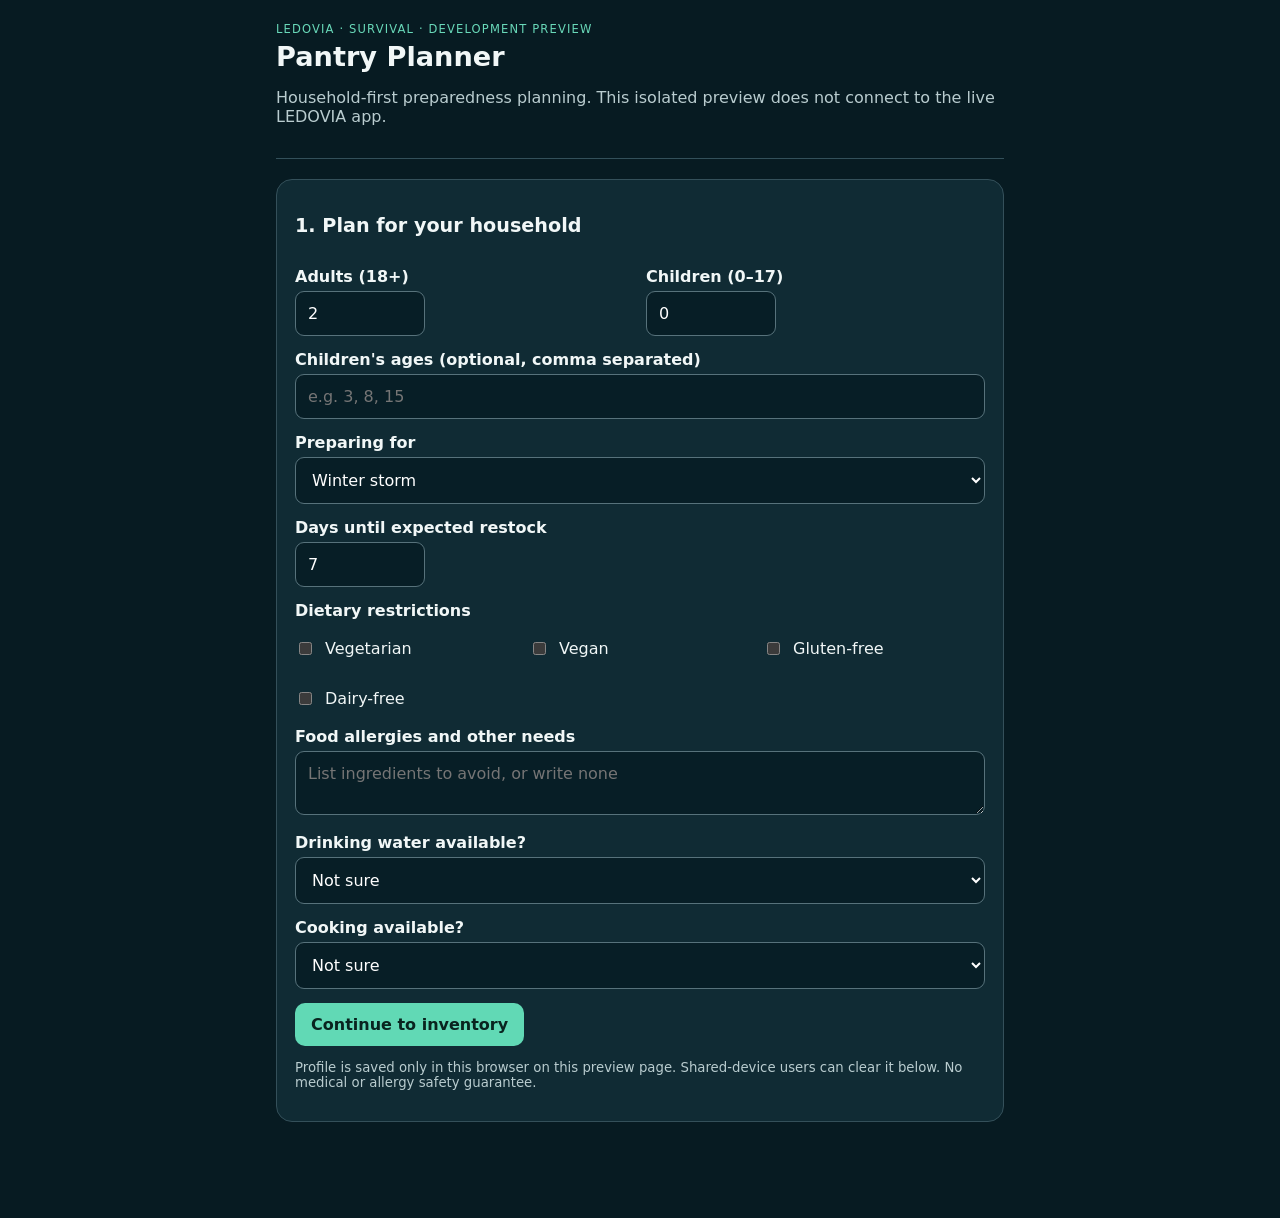
==== beta-assets/pantry-planner-preview.html @ ba2d4b3e "Add isolated Pantry Planner household and inventory review preview" ====
<!doctype html>
<html lang="en"><head><meta charset="utf-8"><meta name="viewport" content="width=device-width,initial-scale=1">
<title>LEDOVIA Pantry Planner — Development Preview</title>
<style>
:root{color-scheme:dark;font:16px system-ui,sans-serif;background:#071b22;color:#f1f7f7}*{box-sizing:border-box}body{margin:0}main{max-width:760px;margin:auto;padding:22px 16px 80px}h1{font-size:1.7rem;margin:.2em 0}h2{font-size:1.2rem}p,.muted{color:#b9cccf}header{border-bottom:1px solid #33505a;padding-bottom:16px;margin-bottom:20px}.tag{font-size:.72rem;letter-spacing:.1em;color:#69d9b9}.card{background:#102b34;border:1px solid #34505a;border-radius:16px;padding:18px;margin:16px 0}label{display:block;margin:14px 0 5px;font-weight:650}input,select,textarea{background:#071e26;color:white;border:1px solid #57727b;border-radius:9px;padding:12px;font:inherit;max-width:100%;width:100%}input[type=number]{max-width:130px}input[type=checkbox]{width:auto;accent-color:#6de4bc}.check{display:flex;align-items:center;gap:10px;font-weight:400}.check input{flex:none}button{border:0;border-radius:10px;background:#61d9b5;color:#09241f;padding:12px 16px;font:inherit;font-weight:700;cursor:pointer}button.secondary{background:#294954;color:#fff}button:focus-visible,input:focus-visible,textarea:focus-visible{outline:3px solid #e4c877}button:disabled{opacity:.5}.actions{display:flex;flex-wrap:wrap;gap:8px;margin-top:14px}.grid{display:grid;grid-template-columns:repeat(auto-fit,minmax(170px,1fr));gap:12px}.item{border-top:1px solid #34505a;padding:12px 0}.item:first-child{border-top:0}.status{font-size:.82rem;color:#ffd18a}.hide{display:none}.notice{border-left:3px solid #ffd18a;padding:10px 12px;background:#26333a}.small{font-size:.83rem}
</style></head><body><main>
<header><div class="tag">LEDOVIA · SURVIVAL · DEVELOPMENT PREVIEW</div><h1>Pantry Planner</h1><p>Household-first preparedness planning. This isolated preview does not connect to the live LEDOVIA app.</p></header>
<section id="profile" class="card"><h2>1. Plan for your household</h2>
<div class="grid"><div><label for="adults">Adults (18+)</label><input id="adults" type="number" min="0" max="30" value="2"></div><div><label for="children">Children (0–17)</label><input id="children" type="number" min="0" max="30" value="0"></div></div>
<label for="ages">Children's ages (optional, comma separated)</label><input id="ages" placeholder="e.g. 3, 8, 15">
<label for="scenario">Preparing for</label><select id="scenario"><option>Winter storm</option><option>Hurricane</option><option>Extended power outage</option><option>Everyday budgeting</option><option>Other</option></select>
<label for="days">Days until expected restock</label><input id="days" type="number" min="1" max="365" value="7">
<label>Dietary restrictions</label><div class="grid"><label class="check"><input type="checkbox" name="diet" value="Vegetarian">Vegetarian</label><label class="check"><input type="checkbox" name="diet" value="Vegan">Vegan</label><label class="check"><input type="checkbox" name="diet" value="Gluten-free">Gluten-free</label><label class="check"><input type="checkbox" name="diet" value="Dairy-free">Dairy-free</label></div>
<label for="allergies">Food allergies and other needs</label><textarea id="allergies" rows="2" placeholder="List ingredients to avoid, or write none"></textarea>
<label for="water">Drinking water available?</label><select id="water"><option value="unknown">Not sure</option><option value="yes">Yes</option><option value="no">No</option></select>
<label for="cooking">Cooking available?</label><select id="cooking"><option value="unknown">Not sure</option><option value="yes">Yes</option><option value="no">No / ready-to-eat only</option></select>
<div class="actions"><button id="continue">Continue to inventory</button></div><p class="small muted">Profile is saved only in this browser on this preview page. Shared-device users can clear it below. No medical or allergy safety guarantee.</p></section>
<section id="inventory" class="card hide"><h2>2. Review your inventory</h2><p>Enter foods and confirm quantities before any meal planning. Photo recognition is <strong>not enabled</strong> in this preview; items are entered manually.</p>
<div class="notice small">For each item, include the package size and remaining portion in the notes. Similar-looking items in multiple photos must only be counted once.</div>
<div id="items" aria-live="polite"></div>
<h3>Add an item</h3><label for="itemName">Food name</label><input id="itemName" placeholder="e.g. Great Northern beans">
<div class="grid"><div><label for="itemQty">Number of packages</label><input id="itemQty" type="number" min="0.01" step="0.25" value="1"></div><div><label for="itemUnit">Package type</label><select id="itemUnit"><option>can</option><option>bag</option><option>box</option><option>jar</option><option>package</option><option>other</option></select></div></div>
<label for="itemNotes">Package size / remaining amount</label><input id="itemNotes" placeholder="e.g. 15 oz, unopened; or half full">
<div class="actions"><button id="addItem">Add to review list</button><button id="back" class="secondary">Edit household</button></div>
<div class="actions"><button id="review" class="secondary">Review readiness</button></div></section>
<section id="results" class="card hide"><h2>3. Readiness review</h2><div id="summary"></div><div class="notice"><strong>Food-days and meal counts are intentionally unavailable.</strong> Reliable estimates require verified edible amounts, nutrition data, and recipe ingredient deductions. Allergens must be checked against packaging, not image recognition.</div><div class="actions"><button id="editItems" class="secondary">Return to inventory</button><button id="clear" class="secondary">Clear all preview data</button></div></section>
</main><script>
'use strict';
const KEY='ledovia-pantry-preview-v1';
const $=id=>document.getElementById(id);
const fields=['adults','children','ages','scenario','days','allergies','water','cooking'];
let state={profile:{},items:[]};
try{const saved=JSON.parse(localStorage.getItem(KEY)||'null');if(saved&&typeof saved==='object'&&Array.isArray(saved.items))state=saved}catch(_){}
function save(){try{localStorage.setItem(KEY,JSON.stringify(state))}catch(_){}}
function show(id){for(const name of ['profile','inventory','results'])$(name).classList.toggle('hide',name!==id);window.scrollTo(0,0)}
function profileRead(){const p={};for(const id of fields)p[id]=$(id).value;p.diet=[...document.querySelectorAll('[name=diet]:checked')].map(x=>x.value);return p}
function profileFill(){for(const id of fields)if(state.profile[id]!==undefined)$(id).value=state.profile[id];document.querySelectorAll('[name=diet]').forEach(x=>x.checked=(state.profile.diet||[]).includes(x.value))}
function validProfile(){const a=Number($('adults').value),c=Number($('children').value),d=Number($('days').value);return Number.isInteger(a)&&Number.isInteger(c)&&a>=0&&c>=0&&a+c>0&&a<=30&&c<=30&&Number.isInteger(d)&&d>=1&&d<=365}
$('continue').onclick=()=>{if(!validProfile()){alert('Enter at least one household member and a restock target between 1 and 365 days.');return}state.profile=profileRead();save();render();show('inventory')};
function el(tag,text){const n=document.createElement(tag);if(text!==undefined)n.textContent=text;return n}
function render(){const host=$('items');host.replaceChildren();if(!state.items.length)host.append(el('p','No items added yet.'));state.items.forEach((it,i)=>{const row=el('div');row.className='item';const heading=el('strong',it.name+' — '+it.qty+' '+it.unit+(it.qty===1?'':'s'));const note=el('p',it.notes||'Package size not provided');note.className='small muted';const status=el('div',it.confirmed?'Confirmed':'Needs confirmation');status.className='status';const actions=el('div');actions.className='actions';const confirm=el('button',it.confirmed?'Mark unverified':'Confirm quantity');confirm.className='secondary';confirm.onclick=()=>{it.confirmed=!it.confirmed;save();render()};const edit=el('button','Edit');edit.className='secondary';edit.onclick=()=>{const name=prompt('Food name',it.name);if(name===null)return;const qty=prompt('Number of packages',String(it.qty));if(qty===null)return;const n=Number(qty);if(!name.trim()||!Number.isFinite(n)||n<=0){alert('Provide a food name and positive quantity.');return}const notes=prompt('Package size and amount remaining',it.notes);if(notes===null)return;it.name=name.trim();it.qty=n;it.notes=notes.trim();it.confirmed=false;save();render()};const remove=el('button','Remove');remove.className='secondary';remove.onclick=()=>{state.items.splice(i,1);save();render()};actions.append(confirm,edit,remove);row.append(heading,note,status,actions);host.append(row)})}
$('addItem').onclick=()=>{const name=$('itemName').value.trim(),qty=Number($('itemQty').value);if(!name||!Number.isFinite(qty)||qty<=0){alert('Enter an item name and a positive quantity.');return}state.items.push({name,qty,unit:$('itemUnit').value,notes:$('itemNotes').value.trim(),confirmed:false});save();$('itemName').value='';$('itemNotes').value='';$('itemQty').value='1';render()};
$('back').onclick=()=>show('profile');
$('review').onclick=()=>{const p=state.profile;const count=state.items.filter(x=>x.confirmed).length;const s=$('summary');s.replaceChildren();s.append(el('p',p.adults+' adults, '+p.children+' children · '+p.days+' day restock goal · '+p.scenario));s.append(el('p',count+' of '+state.items.length+' inventory entries confirmed.'));s.append(el('p','Dietary restrictions: '+((p.diet||[]).join(', ')||'Not specified')+'. Allergies/other needs: '+(p.allergies||'Not specified')+'.'));s.append(el('p','Drinking water: '+p.water+'. Cooking: '+p.cooking+'.'));show('results')};
$('editItems').onclick=()=>{render();show('inventory')};
$('clear').onclick=()=>{if(!confirm('Delete this preview household profile and inventory from this browser?'))return;localStorage.removeItem(KEY);location.reload()};
profileFill();
</script></body></html>
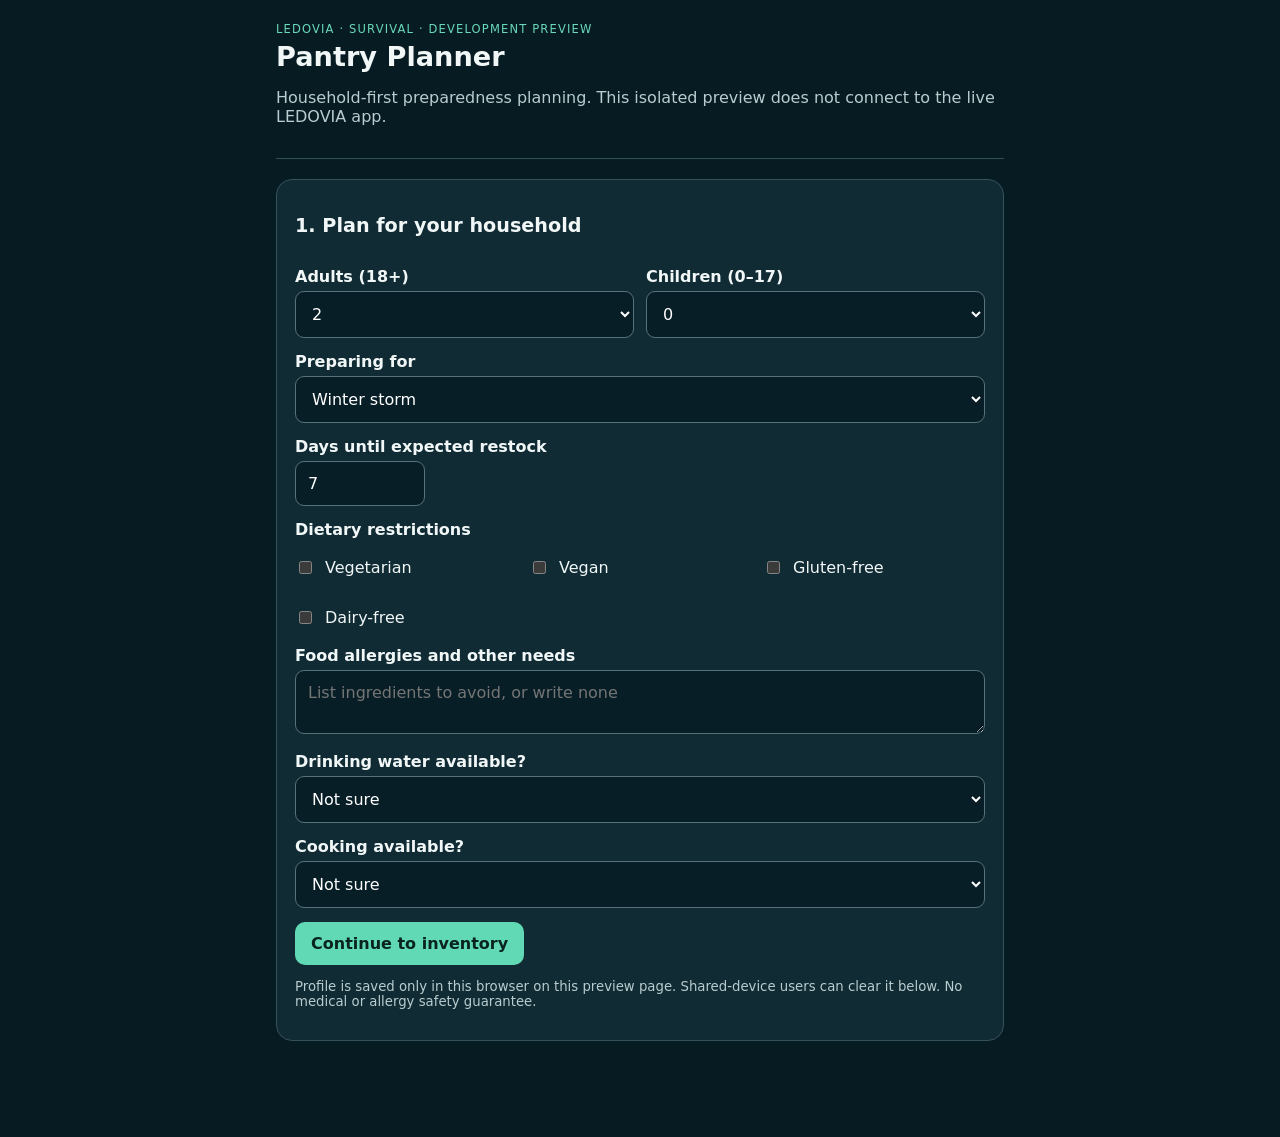
==== commit ba0f6bc9: "Improve household setup with child age selectors and water quantities" ====
--- a/beta-assets/pantry-planner-preview.html
+++ b/beta-assets/pantry-planner-preview.html
@@ -6,13 +6,13 @@
 </style></head><body><main>
 <header><div class="tag">LEDOVIA · SURVIVAL · DEVELOPMENT PREVIEW</div><h1>Pantry Planner</h1><p>Household-first preparedness planning. This isolated preview does not connect to the live LEDOVIA app.</p></header>
 <section id="profile" class="card"><h2>1. Plan for your household</h2>
-<div class="grid"><div><label for="adults">Adults (18+)</label><input id="adults" type="number" min="0" max="30" value="2"></div><div><label for="children">Children (0–17)</label><input id="children" type="number" min="0" max="30" value="0"></div></div>
-<label for="ages">Children's ages (optional, comma separated)</label><input id="ages" placeholder="e.g. 3, 8, 15">
+<div class="grid"><div><label for="adults">Adults (18+)</label><select id="adults"><option value="0">0</option><option value="1">1</option><option value="2" selected>2</option><option value="3">3</option><option value="4">4</option><option value="5">5</option><option value="6">6</option><option value="7">7</option><option value="8">8</option><option value="9">9</option><option value="10">10</option><option value="11">11</option><option value="12">12</option><option value="13">13</option><option value="14">14</option><option value="15">15</option><option value="16">16</option><option value="17">17</option><option value="18">18</option><option value="19">19</option><option value="20">20</option><option value="21">21</option><option value="22">22</option><option value="23">23</option><option value="24">24</option><option value="25">25</option><option value="26">26</option><option value="27">27</option><option value="28">28</option><option value="29">29</option><option value="30">30</option></select></div><div><label for="children">Children (0–17)</label><select id="children"><option value="0">0</option><option value="1">1</option><option value="2">2</option><option value="3">3</option><option value="4">4</option><option value="5">5</option><option value="6">6</option><option value="7">7</option><option value="8">8</option><option value="9">9</option><option value="10">10</option><option value="11">11</option><option value="12">12</option><option value="13">13</option><option value="14">14</option><option value="15">15</option><option value="16">16</option><option value="17">17</option><option value="18">18</option><option value="19">19</option><option value="20">20</option><option value="21">21</option><option value="22">22</option><option value="23">23</option><option value="24">24</option><option value="25">25</option><option value="26">26</option><option value="27">27</option><option value="28">28</option><option value="29">29</option><option value="30">30</option></select></div></div>
+<div id="childAgeFields" class="grid" aria-live="polite"></div>
 <label for="scenario">Preparing for</label><select id="scenario"><option>Winter storm</option><option>Hurricane</option><option>Extended power outage</option><option>Everyday budgeting</option><option>Other</option></select>
 <label for="days">Days until expected restock</label><input id="days" type="number" min="1" max="365" value="7">
 <label>Dietary restrictions</label><div class="grid"><label class="check"><input type="checkbox" name="diet" value="Vegetarian">Vegetarian</label><label class="check"><input type="checkbox" name="diet" value="Vegan">Vegan</label><label class="check"><input type="checkbox" name="diet" value="Gluten-free">Gluten-free</label><label class="check"><input type="checkbox" name="diet" value="Dairy-free">Dairy-free</label></div>
 <label for="allergies">Food allergies and other needs</label><textarea id="allergies" rows="2" placeholder="List ingredients to avoid, or write none"></textarea>
-<label for="water">Drinking water available?</label><select id="water"><option value="unknown">Not sure</option><option value="yes">Yes</option><option value="no">No</option></select>
+<label for="water">Drinking water available?</label><select id="water"><option value="unknown">Not sure</option><option value="yes">Yes</option><option value="no">No</option></select><div id="waterAmountFields" class="hide"><div class="grid"><div><label for="waterQty">Amount available</label><input id="waterQty" type="number" min="0" step="0.1" placeholder="e.g. 12"></div><div><label for="waterUnit">Unit</label><select id="waterUnit"><option value="gallons">Gallons</option><option value="liters">Liters</option><option value="bottles">Bottles</option></select></div></div><div id="bottleSizeFields" class="hide"><label for="bottleSize">Size per bottle (fluid ounces)</label><input id="bottleSize" type="number" min="0.1" step="0.1" placeholder="e.g. 16.9"></div><p class="small muted">Count only water you believe is safe to drink. This is a volume record, not a water safety assessment.</p></div>
 <label for="cooking">Cooking available?</label><select id="cooking"><option value="unknown">Not sure</option><option value="yes">Yes</option><option value="no">No / ready-to-eat only</option></select>
 <div class="actions"><button id="continue">Continue to inventory</button></div><p class="small muted">Profile is saved only in this browser on this preview page. Shared-device users can clear it below. No medical or allergy safety guarantee.</p></section>
 <section id="inventory" class="card hide"><h2>2. Review your inventory</h2><p>Enter foods and confirm quantities before any meal planning. Photo recognition is <strong>not enabled</strong> in this preview; items are entered manually.</p>
@@ -20,7 +20,7 @@
 <div id="items" aria-live="polite"></div>
 <h3>Add an item</h3><label for="itemName">Food name</label><input id="itemName" placeholder="e.g. Great Northern beans">
 <div class="grid"><div><label for="itemQty">Number of packages</label><input id="itemQty" type="number" min="0.01" step="0.25" value="1"></div><div><label for="itemUnit">Package type</label><select id="itemUnit"><option>can</option><option>bag</option><option>box</option><option>jar</option><option>package</option><option>other</option></select></div></div>
-<label for="itemNotes">Package size / remaining amount</label><input id="itemNotes" placeholder="e.g. 15 oz, unopened; or half full">
+<label for="itemExpiry">Best-by / expiration date (optional)</label><input id="itemExpiry" type="date"><label for="itemNotes">Package size / remaining amount</label><input id="itemNotes" placeholder="e.g. 15 oz, unopened; or half full">
 <div class="actions"><button id="addItem">Add to review list</button><button id="back" class="secondary">Edit household</button></div>
 <div class="actions"><button id="review" class="secondary">Review readiness</button></div></section>
 <section id="results" class="card hide"><h2>3. Readiness review</h2><div id="summary"></div><div class="notice"><strong>Food-days and meal counts are intentionally unavailable.</strong> Reliable estimates require verified edible amounts, nutrition data, and recipe ingredient deductions. Allergens must be checked against packaging, not image recognition.</div><div class="actions"><button id="editItems" class="secondary">Return to inventory</button><button id="clear" class="secondary">Clear all preview data</button></div></section>
@@ -28,20 +28,24 @@
 'use strict';
 const KEY='ledovia-pantry-preview-v1';
 const $=id=>document.getElementById(id);
-const fields=['adults','children','ages','scenario','days','allergies','water','cooking'];
+const fields=['adults','children','scenario','days','allergies','water','waterQty','waterUnit','bottleSize','cooking'];
+function childAges(){return [...document.querySelectorAll('#childAgeFields select')].map(x=>x.value)}
+function renderChildAges(saved=[]){const host=$('childAgeFields');const prior=childAges();host.replaceChildren();for(let i=0;i<Number($('children').value);i++){const wrap=el('div'),label=el('label','Child '+(i+1)+' age');const select=el('select');select.setAttribute('aria-label','Child '+(i+1)+' age');const unknown=el('option','Select age');unknown.value='';select.append(unknown);for(let age=0;age<=17;age++){const opt=el('option',age===0?'Under 1 year':String(age));opt.value=String(age);select.append(opt)}select.value=saved[i]??prior[i]??'';wrap.append(label,select);host.append(wrap)}}
+function waterFields(){$('waterAmountFields').classList.toggle('hide',$('water').value!=='yes');$('bottleSizeFields').classList.toggle('hide',$('waterUnit').value!=='bottles')}
+$('children').addEventListener('change',()=>renderChildAges());$('water').addEventListener('change',waterFields);$('waterUnit').addEventListener('change',waterFields);
 let state={profile:{},items:[]};
 try{const saved=JSON.parse(localStorage.getItem(KEY)||'null');if(saved&&typeof saved==='object'&&Array.isArray(saved.items))state=saved}catch(_){}
 function save(){try{localStorage.setItem(KEY,JSON.stringify(state))}catch(_){}}
 function show(id){for(const name of ['profile','inventory','results'])$(name).classList.toggle('hide',name!==id);window.scrollTo(0,0)}
-function profileRead(){const p={};for(const id of fields)p[id]=$(id).value;p.diet=[...document.querySelectorAll('[name=diet]:checked')].map(x=>x.value);return p}
-function profileFill(){for(const id of fields)if(state.profile[id]!==undefined)$(id).value=state.profile[id];document.querySelectorAll('[name=diet]').forEach(x=>x.checked=(state.profile.diet||[]).includes(x.value))}
-function validProfile(){const a=Number($('adults').value),c=Number($('children').value),d=Number($('days').value);return Number.isInteger(a)&&Number.isInteger(c)&&a>=0&&c>=0&&a+c>0&&a<=30&&c<=30&&Number.isInteger(d)&&d>=1&&d<=365}
+function profileRead(){const p={};for(const id of fields)p[id]=$(id).value;p.ages=childAges();p.diet=[...document.querySelectorAll('[name=diet]:checked')].map(x=>x.value);return p}
+function profileFill(){for(const id of fields)if(state.profile[id]!==undefined)$(id).value=state.profile[id];document.querySelectorAll('[name=diet]').forEach(x=>x.checked=(state.profile.diet||[]).includes(x.value));const old=state.profile.ages;renderChildAges(Array.isArray(old)?old:typeof old==='string'?old.split(',').map(x=>x.trim()):[]);waterFields()}
+function validProfile(){const a=Number($('adults').value),c=Number($('children').value),d=Number($('days').value);return Number.isInteger(a)&&Number.isInteger(c)&&a>=0&&c>=0&&a+c>0&&a<=30&&c<=30&&Number.isInteger(d)&&d>=1&&d<=365&&($('water').value!=='yes'||($('waterQty').value!==''&&Number($('waterQty').value)>=0&&($('waterUnit').value!=='bottles'||Number($('bottleSize').value)>0)))}
 $('continue').onclick=()=>{if(!validProfile()){alert('Enter at least one household member and a restock target between 1 and 365 days.');return}state.profile=profileRead();save();render();show('inventory')};
 function el(tag,text){const n=document.createElement(tag);if(text!==undefined)n.textContent=text;return n}
-function render(){const host=$('items');host.replaceChildren();if(!state.items.length)host.append(el('p','No items added yet.'));state.items.forEach((it,i)=>{const row=el('div');row.className='item';const heading=el('strong',it.name+' — '+it.qty+' '+it.unit+(it.qty===1?'':'s'));const note=el('p',it.notes||'Package size not provided');note.className='small muted';const status=el('div',it.confirmed?'Confirmed':'Needs confirmation');status.className='status';const actions=el('div');actions.className='actions';const confirm=el('button',it.confirmed?'Mark unverified':'Confirm quantity');confirm.className='secondary';confirm.onclick=()=>{it.confirmed=!it.confirmed;save();render()};const edit=el('button','Edit');edit.className='secondary';edit.onclick=()=>{const name=prompt('Food name',it.name);if(name===null)return;const qty=prompt('Number of packages',String(it.qty));if(qty===null)return;const n=Number(qty);if(!name.trim()||!Number.isFinite(n)||n<=0){alert('Provide a food name and positive quantity.');return}const notes=prompt('Package size and amount remaining',it.notes);if(notes===null)return;it.name=name.trim();it.qty=n;it.notes=notes.trim();it.confirmed=false;save();render()};const remove=el('button','Remove');remove.className='secondary';remove.onclick=()=>{state.items.splice(i,1);save();render()};actions.append(confirm,edit,remove);row.append(heading,note,status,actions);host.append(row)})}
-$('addItem').onclick=()=>{const name=$('itemName').value.trim(),qty=Number($('itemQty').value);if(!name||!Number.isFinite(qty)||qty<=0){alert('Enter an item name and a positive quantity.');return}state.items.push({name,qty,unit:$('itemUnit').value,notes:$('itemNotes').value.trim(),confirmed:false});save();$('itemName').value='';$('itemNotes').value='';$('itemQty').value='1';render()};
+function render(){const host=$('items');host.replaceChildren();if(!state.items.length)host.append(el('p','No items added yet.'));state.items.forEach((it,i)=>{const row=el('div');row.className='item';const heading=el('strong',it.name+' — '+it.qty+' '+it.unit+(it.qty===1?'':'s'));const note=el('p',(it.notes||'Package size not provided')+(it.expiry?' · Date on package: '+it.expiry:''));note.className='small muted';const status=el('div',it.confirmed?'Confirmed':'Needs confirmation');status.className='status';const actions=el('div');actions.className='actions';const confirm=el('button',it.confirmed?'Mark unverified':'Confirm quantity');confirm.className='secondary';confirm.onclick=()=>{it.confirmed=!it.confirmed;save();render()};const edit=el('button','Edit');edit.className='secondary';edit.onclick=()=>{const name=prompt('Food name',it.name);if(name===null)return;const qty=prompt('Number of packages',String(it.qty));if(qty===null)return;const n=Number(qty);if(!name.trim()||!Number.isFinite(n)||n<=0){alert('Provide a food name and positive quantity.');return}const notes=prompt('Package size and amount remaining',it.notes);if(notes===null)return;const expiry=prompt('Best-by / expiration date (YYYY-MM-DD, optional)',it.expiry||'');if(expiry===null)return;if(expiry.trim()&&!/^\d{4}-\d{2}-\d{2}$/.test(expiry.trim())){alert('Enter date as YYYY-MM-DD or leave blank.');return}it.name=name.trim();it.qty=n;it.notes=notes.trim();it.expiry=expiry.trim();it.confirmed=false;save();render()};const remove=el('button','Remove');remove.className='secondary';remove.onclick=()=>{state.items.splice(i,1);save();render()};actions.append(confirm,edit,remove);row.append(heading,note,status,actions);host.append(row)})}
+$('addItem').onclick=()=>{const name=$('itemName').value.trim(),qty=Number($('itemQty').value);if(!name||!Number.isFinite(qty)||qty<=0){alert('Enter an item name and a positive quantity.');return}state.items.push({name,qty,unit:$('itemUnit').value,notes:$('itemNotes').value.trim(),expiry:$('itemExpiry').value,confirmed:false});save();$('itemName').value='';$('itemNotes').value='';$('itemExpiry').value='';$('itemQty').value='1';render()};
 $('back').onclick=()=>show('profile');
-$('review').onclick=()=>{const p=state.profile;const count=state.items.filter(x=>x.confirmed).length;const s=$('summary');s.replaceChildren();s.append(el('p',p.adults+' adults, '+p.children+' children · '+p.days+' day restock goal · '+p.scenario));s.append(el('p',count+' of '+state.items.length+' inventory entries confirmed.'));s.append(el('p','Dietary restrictions: '+((p.diet||[]).join(', ')||'Not specified')+'. Allergies/other needs: '+(p.allergies||'Not specified')+'.'));s.append(el('p','Drinking water: '+p.water+'. Cooking: '+p.cooking+'.'));show('results')};
+$('review').onclick=()=>{const p=state.profile;const count=state.items.filter(x=>x.confirmed).length;const s=$('summary');s.replaceChildren();s.append(el('p',p.adults+' adults, '+p.children+' children · '+p.days+' day restock goal · '+p.scenario));s.append(el('p',count+' of '+state.items.length+' inventory entries confirmed.'));s.append(el('p','Dietary restrictions: '+((p.diet||[]).join(', ')||'Not specified')+'. Allergies/other needs: '+(p.allergies||'Not specified')+'.'));s.append(el('p','Drinking water: '+(p.water==='yes'?(p.waterQty||'Not entered')+' '+(p.waterUnit||'gallons')+(p.waterUnit==='bottles'?' ('+(p.bottleSize||'?')+' fl oz each)':''):p.water)+'. Cooking: '+p.cooking+'.'));show('results')};
 $('editItems').onclick=()=>{render();show('inventory')};
 $('clear').onclick=()=>{if(!confirm('Delete this preview household profile and inventory from this browser?'))return;localStorage.removeItem(KEY);location.reload()};
 profileFill();
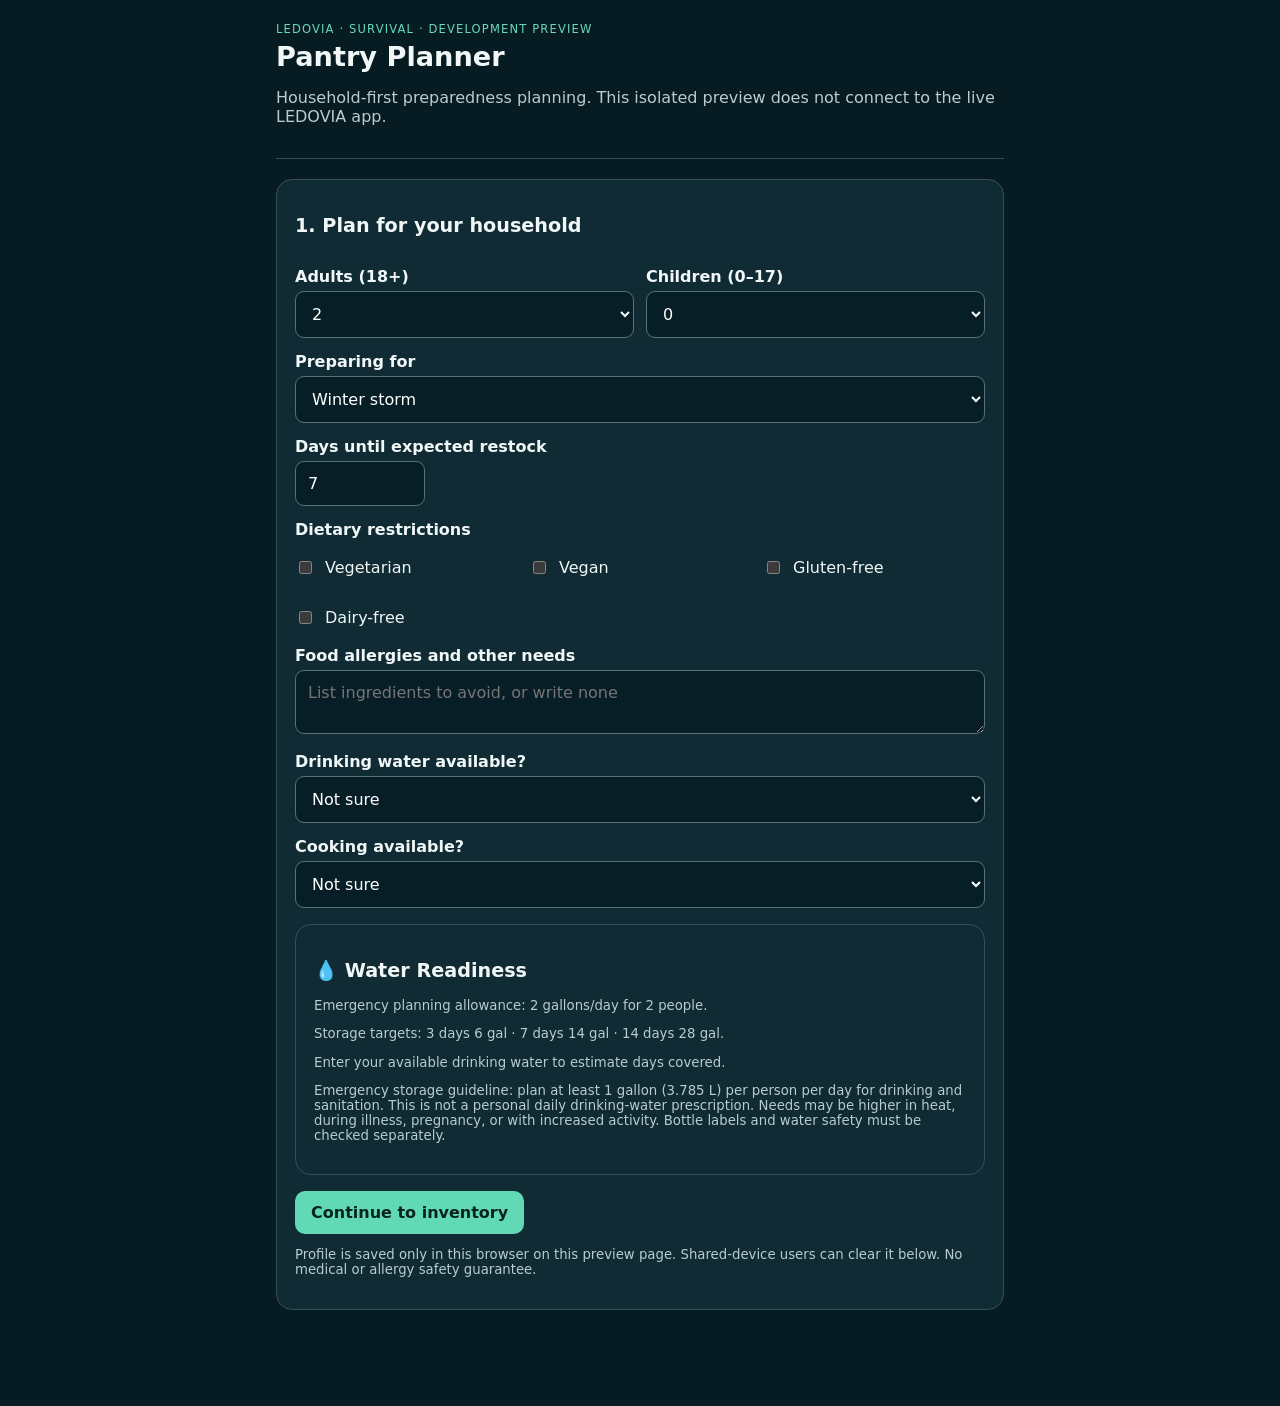
==== commit 8e37b1f8: "Add household emergency water readiness targets and supply duration calculator" ====
--- a/beta-assets/pantry-planner-preview.html
+++ b/beta-assets/pantry-planner-preview.html
@@ -14,7 +14,7 @@
 <label for="allergies">Food allergies and other needs</label><textarea id="allergies" rows="2" placeholder="List ingredients to avoid, or write none"></textarea>
 <label for="water">Drinking water available?</label><select id="water"><option value="unknown">Not sure</option><option value="yes">Yes</option><option value="no">No</option></select><div id="waterAmountFields" class="hide"><div class="grid"><div><label for="waterQty">Amount available</label><input id="waterQty" type="number" min="0" step="0.1" placeholder="e.g. 12"></div><div><label for="waterUnit">Unit</label><select id="waterUnit"><option value="gallons">Gallons</option><option value="liters">Liters</option><option value="bottles">Bottles</option></select></div></div><div id="bottleSizeFields" class="hide"><label for="bottleSize">Size per bottle (fluid ounces)</label><input id="bottleSize" type="number" min="0.1" step="0.1" placeholder="e.g. 16.9"></div><p class="small muted">Count only water you believe is safe to drink. This is a volume record, not a water safety assessment.</p></div>
 <label for="cooking">Cooking available?</label><select id="cooking"><option value="unknown">Not sure</option><option value="yes">Yes</option><option value="no">No / ready-to-eat only</option></select>
-<div class="actions"><button id="continue">Continue to inventory</button></div><p class="small muted">Profile is saved only in this browser on this preview page. Shared-device users can clear it below. No medical or allergy safety guarantee.</p></section>
+<section class="card" id="waterReadiness" aria-live="polite"><h2>💧 Water Readiness</h2><div id="waterReadinessDetails" class="small"></div><p class="small muted">Emergency storage guideline: plan at least 1 gallon (3.785 L) per person per day for drinking and sanitation. This is not a personal daily drinking-water prescription. Needs may be higher in heat, during illness, pregnancy, or with increased activity. Bottle labels and water safety must be checked separately.</p></section><div class="actions"><button id="continue">Continue to inventory</button></div><p class="small muted">Profile is saved only in this browser on this preview page. Shared-device users can clear it below. No medical or allergy safety guarantee.</p></section>
 <section id="inventory" class="card hide"><h2>2. Review your inventory</h2><p>Enter foods and confirm quantities before any meal planning. Photo recognition is <strong>not enabled</strong> in this preview; items are entered manually.</p>
 <div class="notice small">For each item, include the package size and remaining portion in the notes. Similar-looking items in multiple photos must only be counted once.</div>
 <div id="items" aria-live="polite"></div>
@@ -31,8 +31,9 @@
 const fields=['adults','children','scenario','days','allergies','water','waterQty','waterUnit','bottleSize','cooking'];
 function childAges(){return [...document.querySelectorAll('#childAgeFields select')].map(x=>x.value)}
 function renderChildAges(saved=[]){const host=$('childAgeFields');const prior=childAges();host.replaceChildren();for(let i=0;i<Number($('children').value);i++){const wrap=el('div'),label=el('label','Child '+(i+1)+' age');const select=el('select');select.setAttribute('aria-label','Child '+(i+1)+' age');const unknown=el('option','Select age');unknown.value='';select.append(unknown);for(let age=0;age<=17;age++){const opt=el('option',age===0?'Under 1 year':String(age));opt.value=String(age);select.append(opt)}select.value=saved[i]??prior[i]??'';wrap.append(label,select);host.append(wrap)}}
-function waterFields(){$('waterAmountFields').classList.toggle('hide',$('water').value!=='yes');$('bottleSizeFields').classList.toggle('hide',$('waterUnit').value!=='bottles')}
-$('children').addEventListener('change',()=>renderChildAges());$('water').addEventListener('change',waterFields);$('waterUnit').addEventListener('change',waterFields);
+function waterFields(){$('waterAmountFields').classList.toggle('hide',$('water').value!=='yes');$('bottleSizeFields').classList.toggle('hide',$('waterUnit').value!=='bottles');renderWaterReadiness()}
+function renderWaterReadiness(){const people=Number($('adults').value)+Number($('children').value),host=$('waterReadinessDetails');if(!people){host.textContent='Select at least one household member to see planning targets.';return}const target=people,unit=$('waterUnit').value,qty=Number($('waterQty').value),size=Number($('bottleSize').value),valid=$('water').value==='yes'&&$('waterQty').value!==''&&Number.isFinite(qty)&&qty>=0&&(unit!=='bottles'||($('bottleSize').value!==''&&size>0));const gallons=valid?(unit==='gallons'?qty:unit==='liters'?qty/3.785411784:qty*size/128):null;const fmt=n=>Number(n.toFixed(1)).toLocaleString();const lines=['Emergency planning allowance: '+fmt(target)+' gallon'+(target===1?'':'s')+'/day for '+people+' people.','Storage targets: 3 days '+fmt(target*3)+' gal · 7 days '+fmt(target*7)+' gal · 14 days '+fmt(target*14)+' gal.'];if(gallons!==null)lines.push('Recorded supply: '+fmt(gallons)+' gallons · approximately '+fmt(gallons/target)+' days at this allowance.');else lines.push('Enter your available drinking water to estimate days covered.');host.replaceChildren(...lines.map(x=>el('p',x)))}
+$('children').addEventListener('change',()=>{renderChildAges();renderWaterReadiness()});$('adults').addEventListener('change',renderWaterReadiness);$('water').addEventListener('change',waterFields);$('waterUnit').addEventListener('change',waterFields);$('waterQty').addEventListener('input',renderWaterReadiness);$('bottleSize').addEventListener('input',renderWaterReadiness);
 let state={profile:{},items:[]};
 try{const saved=JSON.parse(localStorage.getItem(KEY)||'null');if(saved&&typeof saved==='object'&&Array.isArray(saved.items))state=saved}catch(_){}
 function save(){try{localStorage.setItem(KEY,JSON.stringify(state))}catch(_){}}
